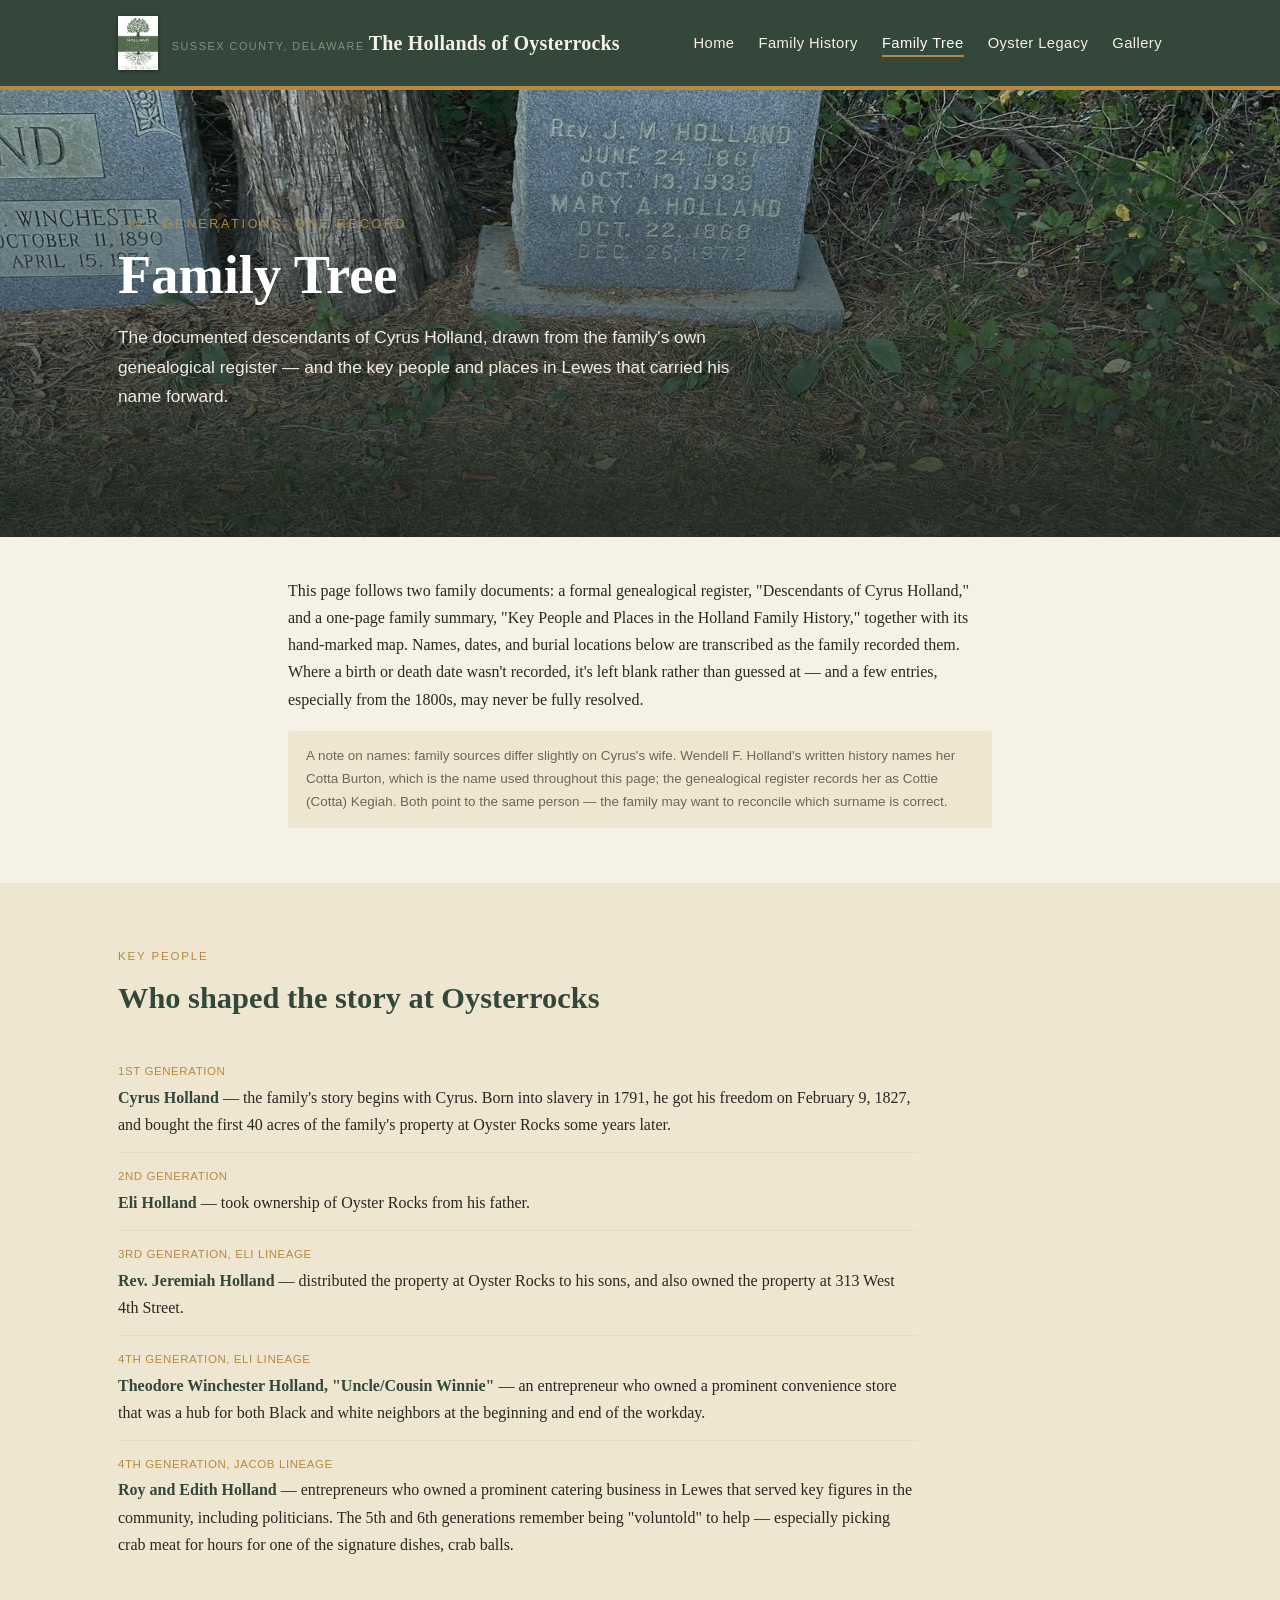
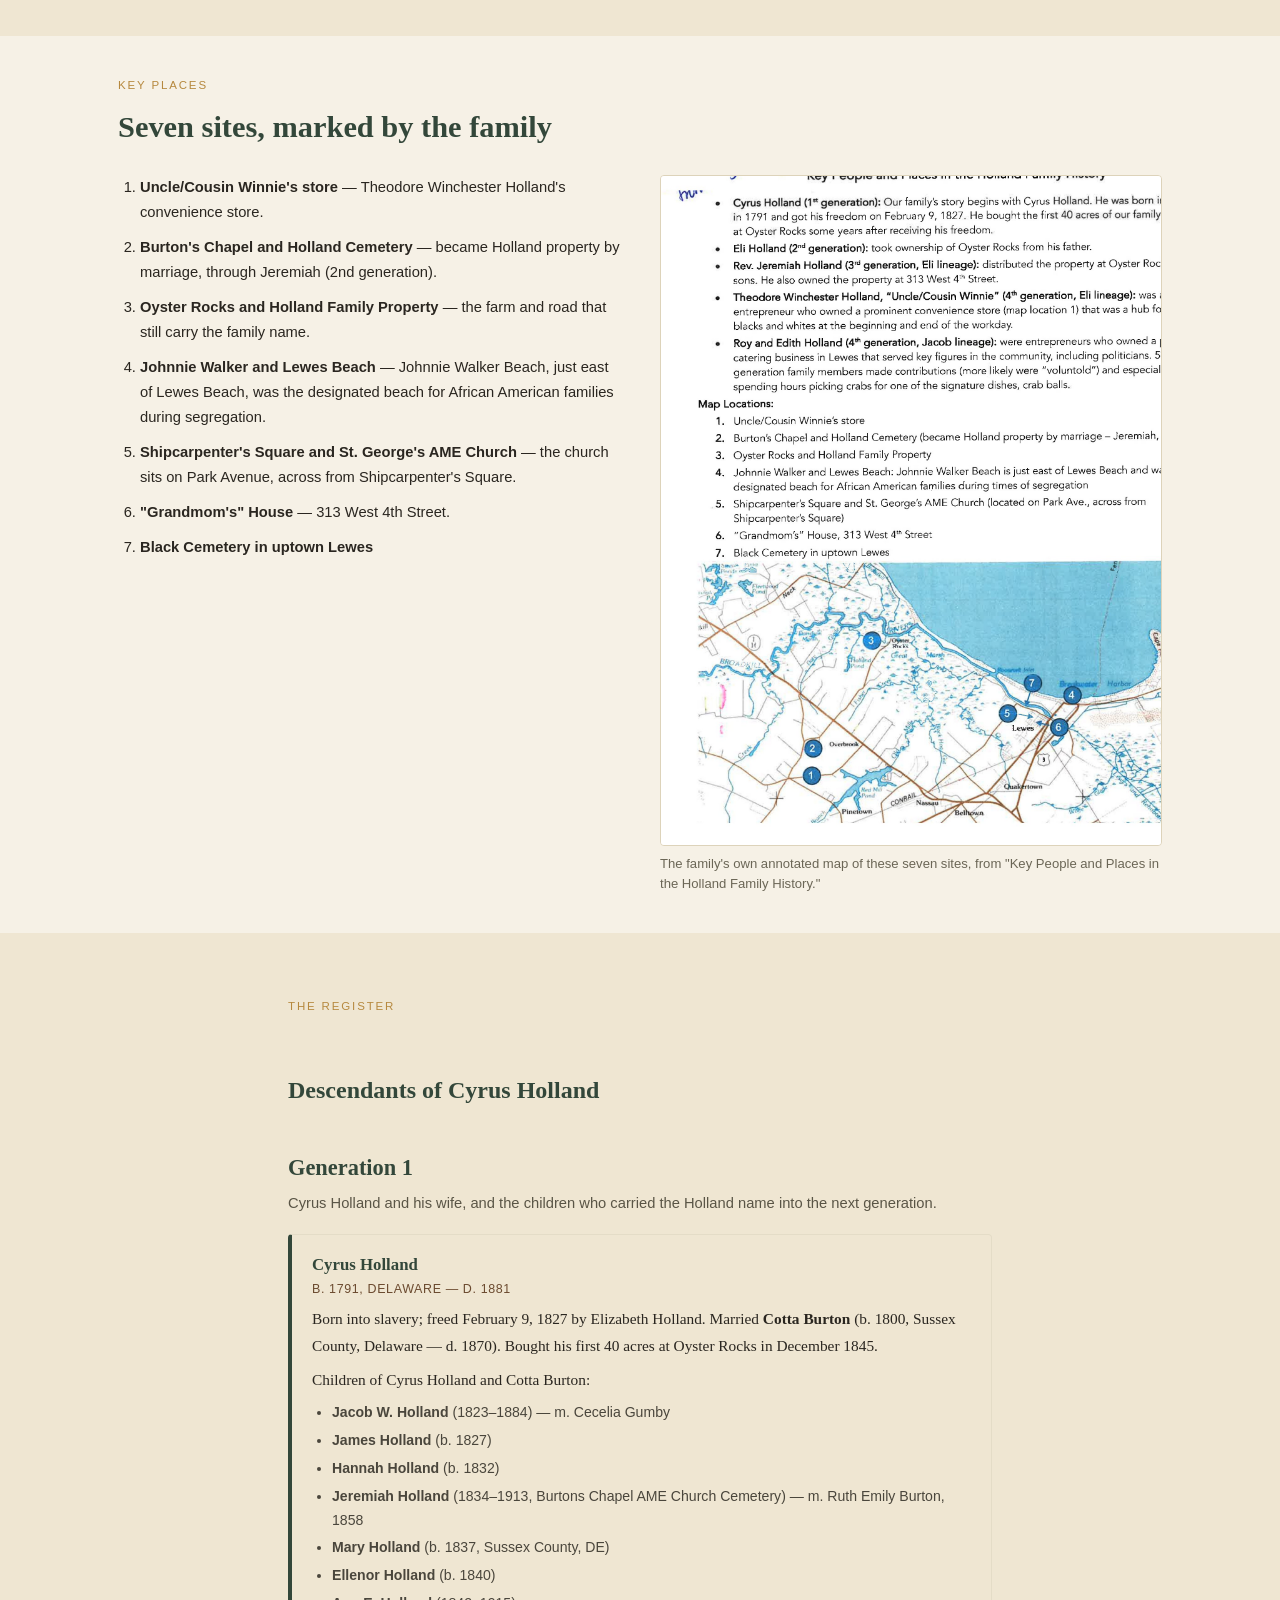
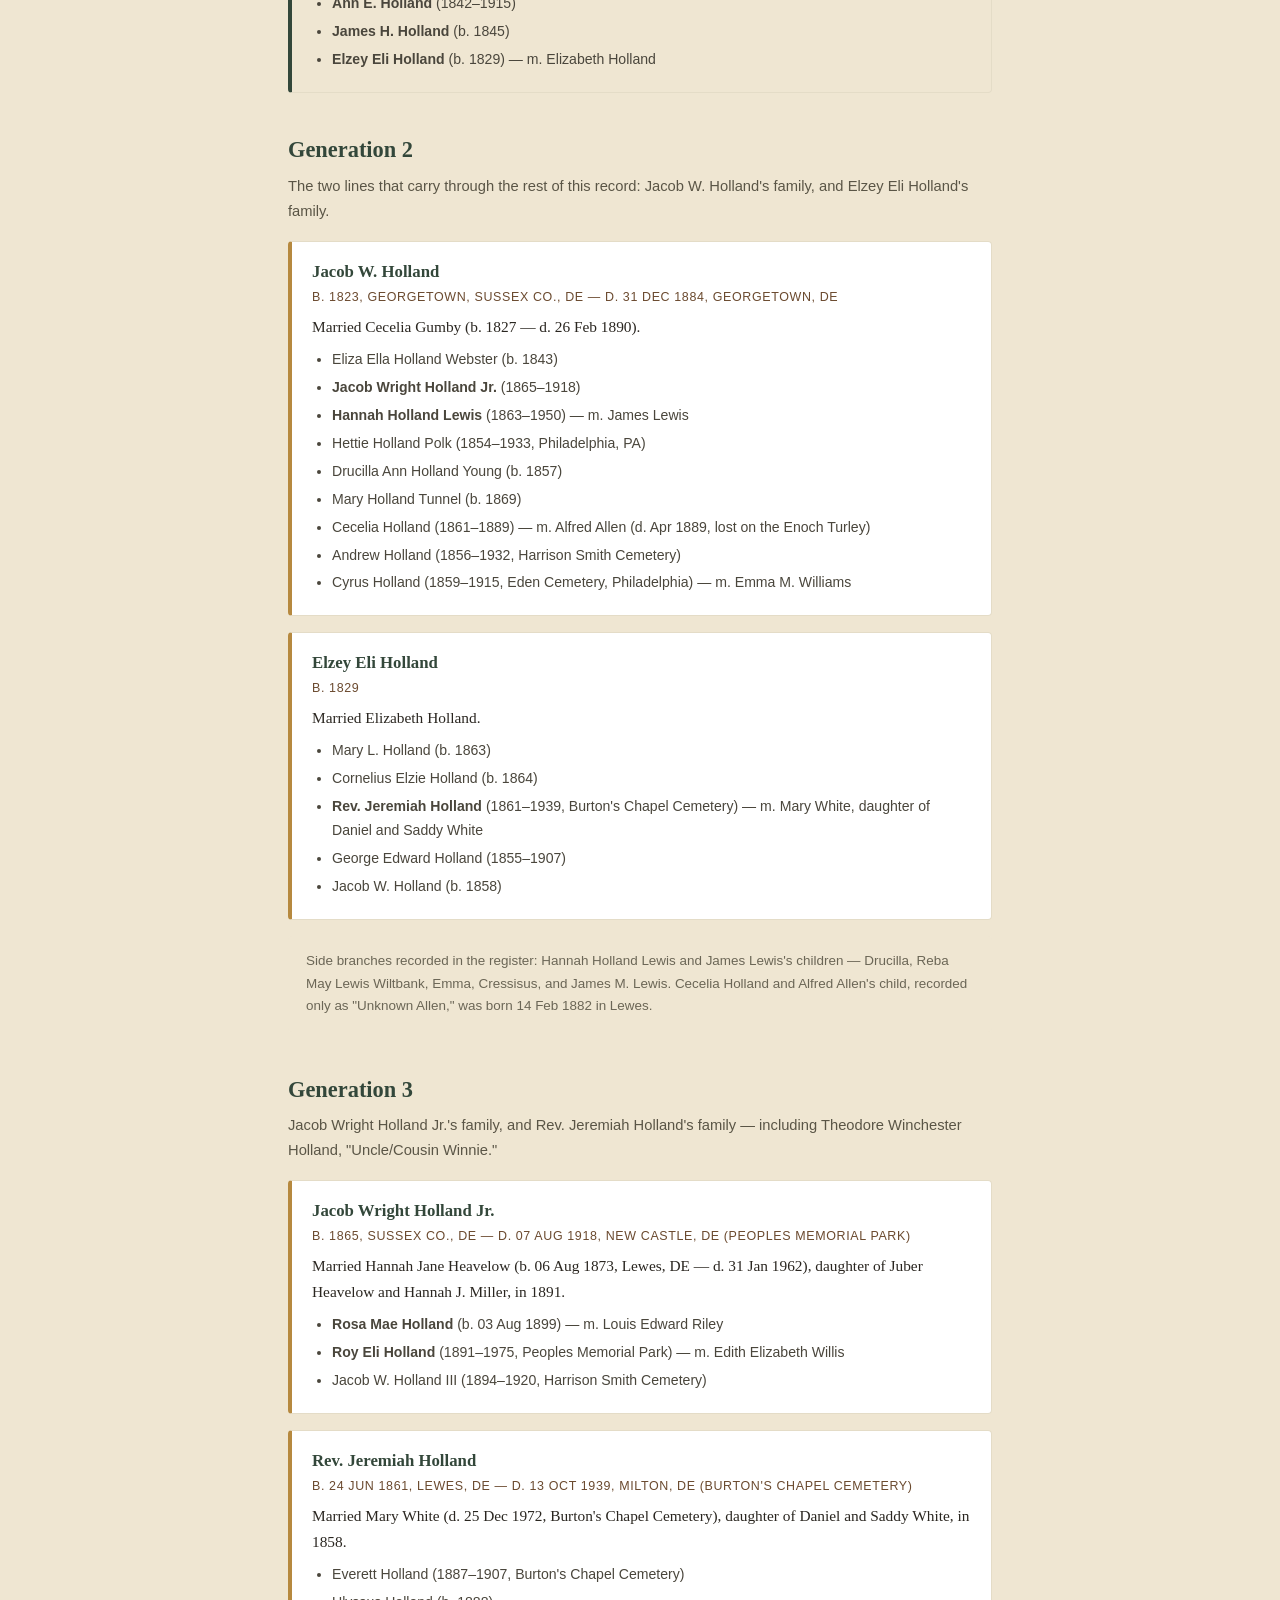
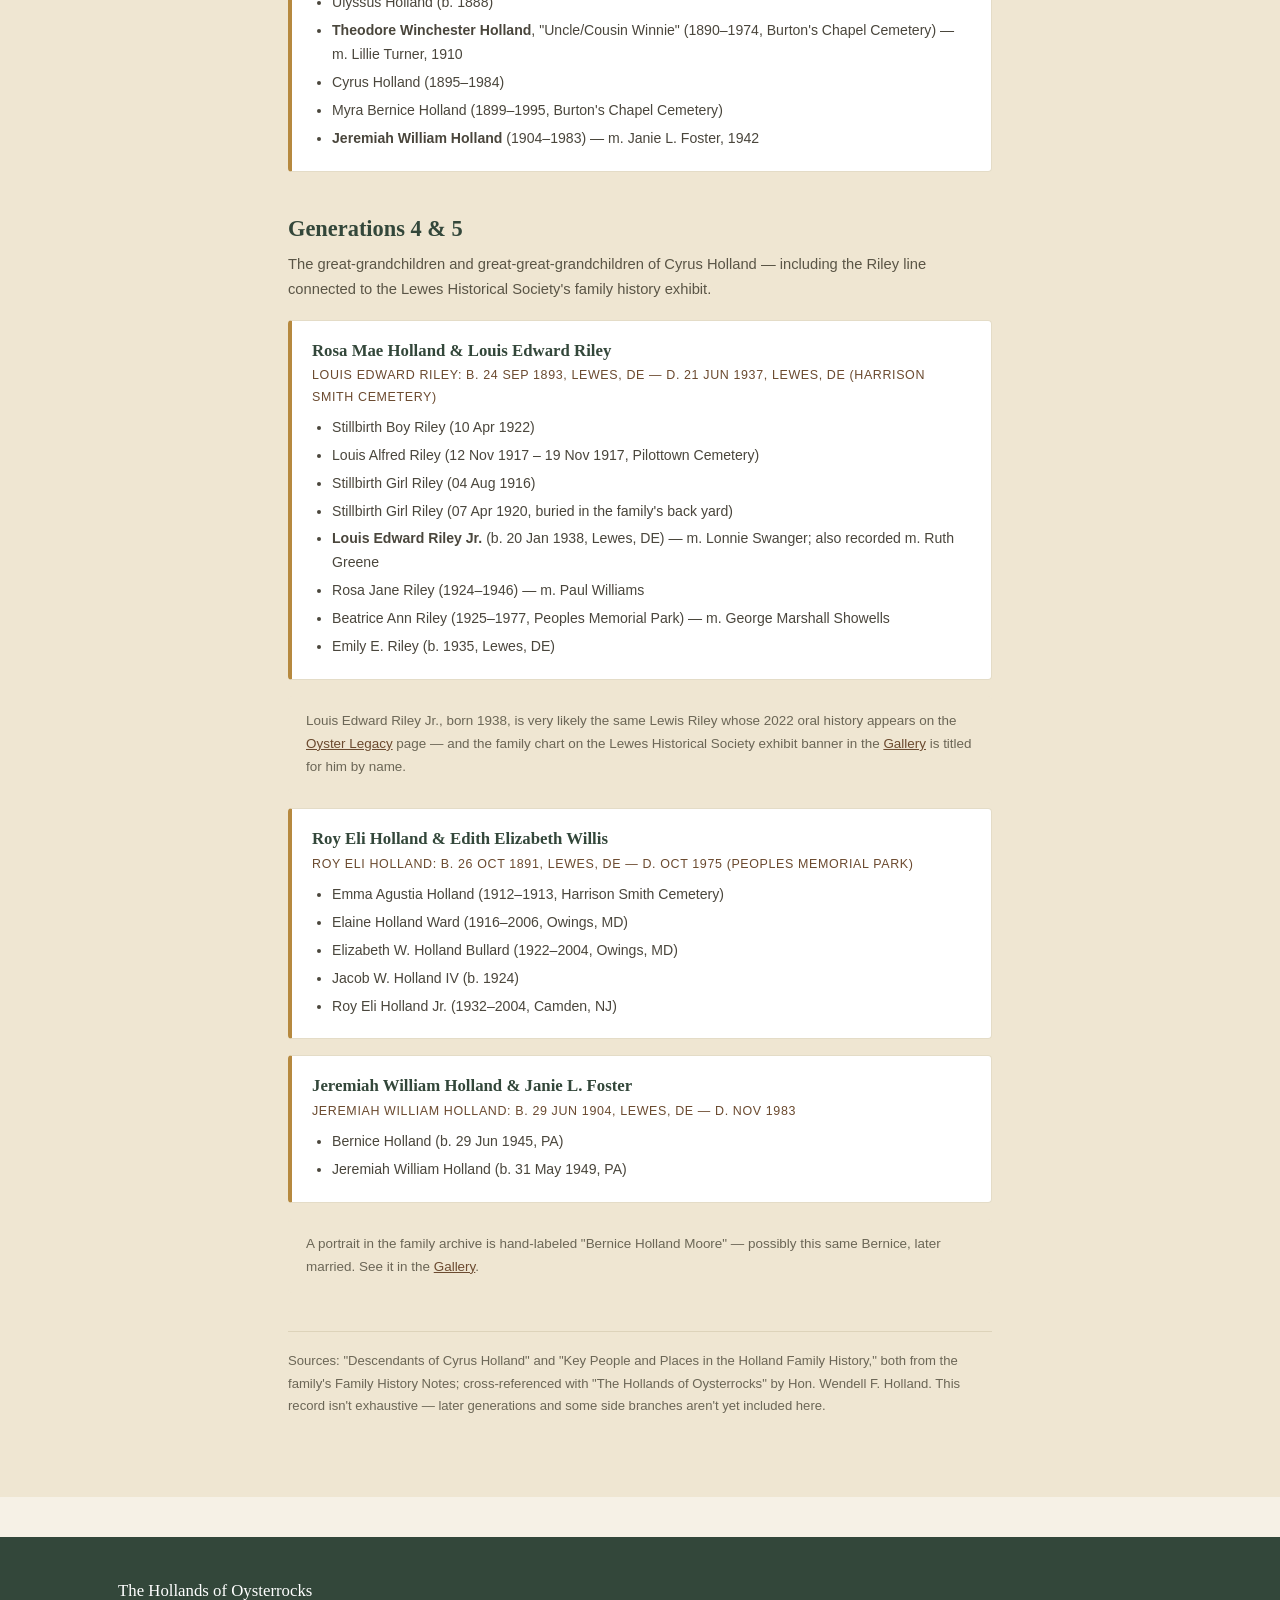
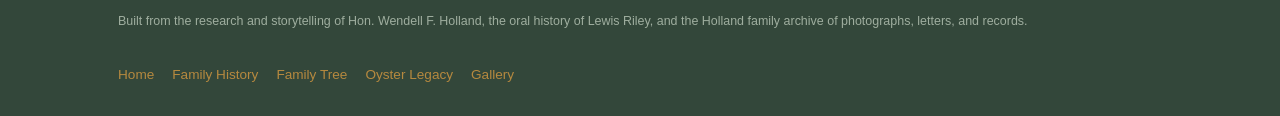
==== family-tree.html @ 8c59fcb1 "Add files via upload" ====
<!DOCTYPE html>
<html lang="en">
<head>
<meta charset="UTF-8">
<meta name="viewport" content="width=device-width, initial-scale=1.0">
<title>Family Tree — The Hollands of Oysterrocks</title>
<meta name="description" content="The documented descendants of Cyrus Holland across five generations, and the key people and places — Oyster Rocks, Burton's Chapel, Uncle Winnie's store — that shaped the Holland family's story in Lewes, Delaware.">
<link rel="stylesheet" href="style.css">
</head>
<body>

<header class="site-header">
  <div class="header-inner">
    <a class="brand" href="index.html">
      <img src="family-logo.jpg" alt="Holland family tree logo">
      <span class="brand-text">
        <span class="eyebrow">Sussex County, Delaware</span>
        <span class="title">The Hollands of Oysterrocks</span>
      </span>
    </a>
    <nav class="main-nav">
      <ul>
        <li><a href="index.html">Home</a></li>
        <li><a href="history.html">Family History</a></li>
        <li><a href="family-tree.html" class="active">Family Tree</a></li>
        <li><a href="oyster-legacy.html">Oyster Legacy</a></li>
        <li><a href="gallery.html">Gallery</a></li>
      </ul>
    </nav>
  </div>
</header>

<section class="hero page-hero" style="background-image: url('family-cemetery.jpg');">
  <div class="hero-content">
    <div class="eyebrow">Five Generations, One Record</div>
    <h1>Family Tree</h1>
    <p class="lede">The documented descendants of Cyrus Holland, drawn from the family's own genealogical register — and the key people and places in Lewes that carried his name forward.</p>
  </div>
</section>

<section class="tight">
  <div class="wrap prose">
    <p>This page follows two family documents: a formal genealogical register, "Descendants of Cyrus Holland," and a one-page family summary, "Key People and Places in the Holland Family History," together with its hand-marked map. Names, dates, and burial locations below are transcribed as the family recorded them. Where a birth or death date wasn't recorded, it's left blank rather than guessed at — and a few entries, especially from the 1800s, may never be fully resolved.</p>
    <p class="tree-note">A note on names: family sources differ slightly on Cyrus's wife. Wendell F. Holland's written history names her Cotta Burton, which is the name used throughout this page; the genealogical register records her as Cottie (Cotta) Kegiah. Both point to the same person — the family may want to reconcile which surname is correct.</p>
  </div>
</section>

<section class="alt">
  <div class="wrap">
    <p class="section-kicker">Key People</p>
    <h2 class="section-title">Who shaped the story at Oysterrocks</h2>
    <ul class="kp-list" style="margin-top: 24px; max-width: 800px;">
      <li>
        <span class="kp-tag">1st Generation</span>
        <span class="kp-name">Cyrus Holland</span> — the family's story begins with Cyrus. Born into slavery in 1791, he got his freedom on February 9, 1827, and bought the first 40 acres of the family's property at Oyster Rocks some years later.
      </li>
      <li>
        <span class="kp-tag">2nd Generation</span>
        <span class="kp-name">Eli Holland</span> — took ownership of Oyster Rocks from his father.
      </li>
      <li>
        <span class="kp-tag">3rd Generation, Eli lineage</span>
        <span class="kp-name">Rev. Jeremiah Holland</span> — distributed the property at Oyster Rocks to his sons, and also owned the property at 313 West 4th Street.
      </li>
      <li>
        <span class="kp-tag">4th Generation, Eli lineage</span>
        <span class="kp-name">Theodore Winchester Holland, "Uncle/Cousin Winnie"</span> — an entrepreneur who owned a prominent convenience store that was a hub for both Black and white neighbors at the beginning and end of the workday.
      </li>
      <li>
        <span class="kp-tag">4th Generation, Jacob lineage</span>
        <span class="kp-name">Roy and Edith Holland</span> — entrepreneurs who owned a prominent catering business in Lewes that served key figures in the community, including politicians. The 5th and 6th generations remember being "voluntold" to help — especially picking crab meat for hours for one of the signature dishes, crab balls.
      </li>
    </ul>
  </div>
</section>

<section class="tight">
  <div class="wrap">
    <p class="section-kicker">Key Places</p>
    <h2 class="section-title">Seven sites, marked by the family</h2>
    <div class="two-col" style="margin-top: 22px; align-items: start;">
      <ol class="place-list">
        <li><strong>Uncle/Cousin Winnie's store</strong> — Theodore Winchester Holland's convenience store.</li>
        <li><strong>Burton's Chapel and Holland Cemetery</strong> — became Holland property by marriage, through Jeremiah (2nd generation).</li>
        <li><strong>Oyster Rocks and Holland Family Property</strong> — the farm and road that still carry the family name.</li>
        <li><strong>Johnnie Walker and Lewes Beach</strong> — Johnnie Walker Beach, just east of Lewes Beach, was the designated beach for African American families during segregation.</li>
        <li><strong>Shipcarpenter's Square and St. George's AME Church</strong> — the church sits on Park Avenue, across from Shipcarpenter's Square.</li>
        <li><strong>"Grandmom's" House</strong> — 313 West 4th Street.</li>
        <li><strong>Black Cemetery in uptown Lewes</strong></li>
      </ol>
      <div class="figure" style="margin:0;">
        <img src="map-key-places.jpg" alt="Hand-marked map of key Holland family sites in Lewes, Delaware">
        <figcaption>The family's own annotated map of these seven sites, from "Key People and Places in the Holland Family History."</figcaption>
      </div>
    </div>
  </div>
</section>

<section class="alt">
  <div class="wrap prose">
    <p class="section-kicker">The Register</p>
    <h2 class="section-title" style="margin-bottom: 1em;">Descendants of Cyrus Holland</h2>

    <div class="tree-gen">
      <h2>Generation 1</h2>
      <p class="tree-gen-desc">Cyrus Holland and his wife, and the children who carried the Holland name into the next generation.</p>

      <div class="tree-person root">
        <div class="tp-name">Cyrus Holland</div>
        <div class="tp-dates">b. 1791, Delaware — d. 1881</div>
        <p class="tp-detail">Born into slavery; freed February 9, 1827 by Elizabeth Holland. Married <strong>Cotta Burton</strong> (b. 1800, Sussex County, Delaware — d. 1870). Bought his first 40 acres at Oyster Rocks in December 1845.</p>
        <p class="tp-detail" style="margin-bottom:0;">Children of Cyrus Holland and Cotta Burton:</p>
        <ul class="tp-children">
          <li><strong>Jacob W. Holland</strong> (1823–1884) — m. Cecelia Gumby</li>
          <li><strong>James Holland</strong> (b. 1827)</li>
          <li><strong>Hannah Holland</strong> (b. 1832)</li>
          <li><strong>Jeremiah Holland</strong> (1834–1913, Burtons Chapel AME Church Cemetery) — m. Ruth Emily Burton, 1858</li>
          <li><strong>Mary Holland</strong> (b. 1837, Sussex County, DE)</li>
          <li><strong>Ellenor Holland</strong> (b. 1840)</li>
          <li><strong>Ann E. Holland</strong> (1842–1915)</li>
          <li><strong>James H. Holland</strong> (b. 1845)</li>
          <li><strong>Elzey Eli Holland</strong> (b. 1829) — m. Elizabeth Holland</li>
        </ul>
      </div>
    </div>

    <div class="tree-gen">
      <h2>Generation 2</h2>
      <p class="tree-gen-desc">The two lines that carry through the rest of this record: Jacob W. Holland's family, and Elzey Eli Holland's family.</p>

      <div class="tree-person">
        <div class="tp-name">Jacob W. Holland</div>
        <div class="tp-dates">b. 1823, Georgetown, Sussex Co., DE — d. 31 Dec 1884, Georgetown, DE</div>
        <p class="tp-detail">Married Cecelia Gumby (b. 1827 — d. 26 Feb 1890).</p>
        <ul class="tp-children">
          <li>Eliza Ella Holland Webster (b. 1843)</li>
          <li><strong>Jacob Wright Holland Jr.</strong> (1865–1918)</li>
          <li><strong>Hannah Holland Lewis</strong> (1863–1950) — m. James Lewis</li>
          <li>Hettie Holland Polk (1854–1933, Philadelphia, PA)</li>
          <li>Drucilla Ann Holland Young (b. 1857)</li>
          <li>Mary Holland Tunnel (b. 1869)</li>
          <li>Cecelia Holland (1861–1889) — m. Alfred Allen (d. Apr 1889, lost on the Enoch Turley)</li>
          <li>Andrew Holland (1856–1932, Harrison Smith Cemetery)</li>
          <li>Cyrus Holland (1859–1915, Eden Cemetery, Philadelphia) — m. Emma M. Williams</li>
        </ul>
      </div>

      <div class="tree-person">
        <div class="tp-name">Elzey Eli Holland</div>
        <div class="tp-dates">b. 1829</div>
        <p class="tp-detail">Married Elizabeth Holland.</p>
        <ul class="tp-children">
          <li>Mary L. Holland (b. 1863)</li>
          <li>Cornelius Elzie Holland (b. 1864)</li>
          <li><strong>Rev. Jeremiah Holland</strong> (1861–1939, Burton's Chapel Cemetery) — m. Mary White, daughter of Daniel and Saddy White</li>
          <li>George Edward Holland (1855–1907)</li>
          <li>Jacob W. Holland (b. 1858)</li>
        </ul>
      </div>

      <p class="tree-note">Side branches recorded in the register: Hannah Holland Lewis and James Lewis's children — Drucilla, Reba May Lewis Wiltbank, Emma, Cressisus, and James M. Lewis. Cecelia Holland and Alfred Allen's child, recorded only as "Unknown Allen," was born 14 Feb 1882 in Lewes.</p>
    </div>

    <div class="tree-gen">
      <h2>Generation 3</h2>
      <p class="tree-gen-desc">Jacob Wright Holland Jr.'s family, and Rev. Jeremiah Holland's family — including Theodore Winchester Holland, "Uncle/Cousin Winnie."</p>

      <div class="tree-person">
        <div class="tp-name">Jacob Wright Holland Jr.</div>
        <div class="tp-dates">b. 1865, Sussex Co., DE — d. 07 Aug 1918, New Castle, DE (Peoples Memorial Park)</div>
        <p class="tp-detail">Married Hannah Jane Heavelow (b. 06 Aug 1873, Lewes, DE — d. 31 Jan 1962), daughter of Juber Heavelow and Hannah J. Miller, in 1891.</p>
        <ul class="tp-children">
          <li><strong>Rosa Mae Holland</strong> (b. 03 Aug 1899) — m. Louis Edward Riley</li>
          <li><strong>Roy Eli Holland</strong> (1891–1975, Peoples Memorial Park) — m. Edith Elizabeth Willis</li>
          <li>Jacob W. Holland III (1894–1920, Harrison Smith Cemetery)</li>
        </ul>
      </div>

      <div class="tree-person">
        <div class="tp-name">Rev. Jeremiah Holland</div>
        <div class="tp-dates">b. 24 Jun 1861, Lewes, DE — d. 13 Oct 1939, Milton, DE (Burton's Chapel Cemetery)</div>
        <p class="tp-detail">Married Mary White (d. 25 Dec 1972, Burton's Chapel Cemetery), daughter of Daniel and Saddy White, in 1858.</p>
        <ul class="tp-children">
          <li>Everett Holland (1887–1907, Burton's Chapel Cemetery)</li>
          <li>Ulyssus Holland (b. 1888)</li>
          <li><strong>Theodore Winchester Holland</strong>, "Uncle/Cousin Winnie" (1890–1974, Burton's Chapel Cemetery) — m. Lillie Turner, 1910</li>
          <li>Cyrus Holland (1895–1984)</li>
          <li>Myra Bernice Holland (1899–1995, Burton's Chapel Cemetery)</li>
          <li><strong>Jeremiah William Holland</strong> (1904–1983) — m. Janie L. Foster, 1942</li>
        </ul>
      </div>
    </div>

    <div class="tree-gen">
      <h2>Generations 4 &amp; 5</h2>
      <p class="tree-gen-desc">The great-grandchildren and great-great-grandchildren of Cyrus Holland — including the Riley line connected to the Lewes Historical Society's family history exhibit.</p>

      <div class="tree-person">
        <div class="tp-name">Rosa Mae Holland &amp; Louis Edward Riley</div>
        <div class="tp-dates">Louis Edward Riley: b. 24 Sep 1893, Lewes, DE — d. 21 Jun 1937, Lewes, DE (Harrison Smith Cemetery)</div>
        <ul class="tp-children">
          <li>Stillbirth Boy Riley (10 Apr 1922)</li>
          <li>Louis Alfred Riley (12 Nov 1917 – 19 Nov 1917, Pilottown Cemetery)</li>
          <li>Stillbirth Girl Riley (04 Aug 1916)</li>
          <li>Stillbirth Girl Riley (07 Apr 1920, buried in the family's back yard)</li>
          <li><strong>Louis Edward Riley Jr.</strong> (b. 20 Jan 1938, Lewes, DE) — m. Lonnie Swanger; also recorded m. Ruth Greene</li>
          <li>Rosa Jane Riley (1924–1946) — m. Paul Williams</li>
          <li>Beatrice Ann Riley (1925–1977, Peoples Memorial Park) — m. George Marshall Showells</li>
          <li>Emily E. Riley (b. 1935, Lewes, DE)</li>
        </ul>
      </div>

      <p class="tree-note">Louis Edward Riley Jr., born 1938, is very likely the same Lewis Riley whose 2022 oral history appears on the <a href="oyster-legacy.html">Oyster Legacy</a> page — and the family chart on the Lewes Historical Society exhibit banner in the <a href="gallery.html">Gallery</a> is titled for him by name.</p>

      <div class="tree-person">
        <div class="tp-name">Roy Eli Holland &amp; Edith Elizabeth Willis</div>
        <div class="tp-dates">Roy Eli Holland: b. 26 Oct 1891, Lewes, DE — d. Oct 1975 (Peoples Memorial Park)</div>
        <ul class="tp-children">
          <li>Emma Agustia Holland (1912–1913, Harrison Smith Cemetery)</li>
          <li>Elaine Holland Ward (1916–2006, Owings, MD)</li>
          <li>Elizabeth W. Holland Bullard (1922–2004, Owings, MD)</li>
          <li>Jacob W. Holland IV (b. 1924)</li>
          <li>Roy Eli Holland Jr. (1932–2004, Camden, NJ)</li>
        </ul>
      </div>

      <div class="tree-person">
        <div class="tp-name">Jeremiah William Holland &amp; Janie L. Foster</div>
        <div class="tp-dates">Jeremiah William Holland: b. 29 Jun 1904, Lewes, DE — d. Nov 1983</div>
        <ul class="tp-children">
          <li>Bernice Holland (b. 29 Jun 1945, PA)</li>
          <li>Jeremiah William Holland (b. 31 May 1949, PA)</li>
        </ul>
      </div>

      <p class="tree-note">A portrait in the family archive is hand-labeled "Bernice Holland Moore" — possibly this same Bernice, later married. See it in the <a href="gallery.html">Gallery</a>.</p>
    </div>

    <p class="source-note">Sources: "Descendants of Cyrus Holland" and "Key People and Places in the Holland Family History," both from the family's Family History Notes; cross-referenced with "The Hollands of Oysterrocks" by Hon. Wendell F. Holland. This record isn't exhaustive — later generations and some side branches aren't yet included here.</p>

  </div>
</section>

<footer class="site-footer">
  <div class="wrap">
    <div>
      <div class="title" style="font-family: var(--serif); font-size:1.05rem; color:#fff; margin-bottom:6px;">The Hollands of Oysterrocks</div>
      <p class="foot-tag">Built from the research and storytelling of Hon. Wendell F. Holland, the oral history of Lewis Riley, and the Holland family archive of photographs, letters, and records.</p>
    </div>
    <ul class="foot-nav">
      <li><a href="index.html">Home</a></li>
      <li><a href="history.html">Family History</a></li>
      <li><a href="family-tree.html">Family Tree</a></li>
      <li><a href="oyster-legacy.html">Oyster Legacy</a></li>
      <li><a href="gallery.html">Gallery</a></li>
    </ul>
  </div>
</footer>

</body>
</html>
---- style.css ----
/* ===================================================
   The Hollands of Oysterrocks — 200 Years of Freedom
   Shared stylesheet
=================================================== */

:root {
  --deep-green: #33473a;
  --mid-green: #4c6a55;
  --sage: #7c9483;
  --cream: #f6f1e6;
  --parchment: #efe6d2;
  --gold: #b6893f;
  --ink: #2a2620;
  --brown: #6b4a2f;
  --max-width: 1100px;
  --serif: "Iowan Old Style", "Palatino Linotype", Palatino, "Book Antiqua", Georgia, serif;
  --sans: "Avenir Next", "Segoe UI", Helvetica, Arial, sans-serif;
}

* { box-sizing: border-box; }

html { scroll-behavior: smooth; }

body {
  margin: 0;
  font-family: var(--serif);
  color: var(--ink);
  background: var(--cream);
  line-height: 1.7;
}

img { max-width: 100%; display: block; }

a { color: var(--brown); }
a:hover { color: var(--gold); }

.wrap {
  max-width: var(--max-width);
  margin: 0 auto;
  padding: 0 28px;
}

/* ---------------- Header / Nav ---------------- */

header.site-header {
  background: var(--deep-green);
  color: var(--cream);
  border-bottom: 4px solid var(--gold);
}

.header-inner {
  max-width: var(--max-width);
  margin: 0 auto;
  padding: 16px 28px;
  display: flex;
  align-items: center;
  justify-content: space-between;
  flex-wrap: wrap;
  gap: 12px;
}

.brand {
  display: flex;
  align-items: center;
  gap: 14px;
  text-decoration: none;
  color: var(--cream);
}

.brand img {
  height: 54px;
  width: auto;
  filter: drop-shadow(0 1px 2px rgba(0,0,0,0.4));
}

.brand-text .eyebrow {
  font-family: var(--sans);
  letter-spacing: 0.14em;
  text-transform: uppercase;
  font-size: 0.68rem;
  color: var(--sage);
}

.brand-text .title {
  font-size: 1.25rem;
  font-weight: 700;
  letter-spacing: 0.01em;
}

nav.main-nav ul {
  list-style: none;
  display: flex;
  gap: 24px;
  margin: 0;
  padding: 0;
  font-family: var(--sans);
}

nav.main-nav a {
  color: var(--cream);
  text-decoration: none;
  font-size: 0.92rem;
  letter-spacing: 0.03em;
  padding-bottom: 4px;
  border-bottom: 2px solid transparent;
  transition: border-color 0.2s ease, color 0.2s ease;
}

nav.main-nav a:hover,
nav.main-nav a.active {
  border-color: var(--gold);
  color: #fff;
}

/* ---------------- Hero ---------------- */

.hero {
  position: relative;
  color: #fff;
  display: flex;
  align-items: flex-end;
  min-height: 62vh;
  background-size: cover;
  background-position: center;
}

.hero::after {
  content: "";
  position: absolute;
  inset: 0;
  background: linear-gradient(180deg, rgba(30,40,32,0.25) 0%, rgba(24,32,26,0.86) 92%);
}

.hero-content {
  position: relative;
  z-index: 1;
  padding: 60px 28px 44px;
  max-width: var(--max-width);
  margin: 0 auto;
  width: 100%;
}

.hero .eyebrow {
  font-family: var(--sans);
  text-transform: uppercase;
  letter-spacing: 0.22em;
  font-size: 0.78rem;
  color: var(--gold);
  margin-bottom: 10px;
}

.hero h1 {
  font-size: clamp(2rem, 5vw, 3.4rem);
  margin: 0 0 14px;
  line-height: 1.12;
}

.hero p.lede {
  font-family: var(--sans);
  max-width: 640px;
  font-size: 1.08rem;
  color: #f1ece0;
}

/* Smaller page header (non-homepage) */
.page-hero {
  min-height: 40vh;
}

/* ---------------- Sections ---------------- */

section {
  padding: 64px 0;
}

section.tight { padding: 40px 0; }

section.alt {
  background: var(--parchment);
}

h2.section-title {
  font-size: 1.9rem;
  color: var(--deep-green);
  margin: 0 0 8px;
}

p.section-kicker {
  font-family: var(--sans);
  text-transform: uppercase;
  letter-spacing: 0.16em;
  font-size: 0.72rem;
  color: var(--gold);
  margin: 0 0 6px;
}

.lede-block {
  max-width: 720px;
}

/* ---------------- Holland Day callout ---------------- */

.callout {
  background: var(--deep-green);
  color: var(--cream);
  border-radius: 6px;
  padding: 36px 40px;
  display: flex;
  flex-wrap: wrap;
  gap: 28px;
  align-items: center;
  justify-content: space-between;
}

.callout .callout-date {
  font-family: var(--sans);
  font-size: 0.78rem;
  letter-spacing: 0.16em;
  text-transform: uppercase;
  color: var(--gold);
  margin-bottom: 6px;
}

.callout h3 {
  margin: 0 0 6px;
  font-size: 1.5rem;
}

.callout p {
  margin: 0;
  max-width: 520px;
  font-family: var(--sans);
  font-size: 0.95rem;
  color: #ece7d9;
}

.callout .badge {
  background: var(--gold);
  color: var(--deep-green);
  font-family: var(--sans);
  font-weight: 700;
  padding: 14px 20px;
  border-radius: 4px;
  text-align: center;
  min-width: 150px;
}

.callout .badge .num {
  display: block;
  font-size: 1.7rem;
  line-height: 1;
}

.callout .badge .cap {
  display: block;
  font-size: 0.68rem;
  letter-spacing: 0.08em;
  text-transform: uppercase;
  margin-top: 4px;
}

/* ---------------- Card grid (homepage nav cards) ---------------- */

.card-grid {
  display: grid;
  grid-template-columns: repeat(3, 1fr);
  gap: 26px;
}

@media (max-width: 820px) {
  .card-grid { grid-template-columns: 1fr; }
}

.card {
  background: #fff;
  border: 1px solid #e4dcc7;
  border-radius: 6px;
  overflow: hidden;
  text-decoration: none;
  color: var(--ink);
  display: flex;
  flex-direction: column;
  transition: transform 0.18s ease, box-shadow 0.18s ease;
}

.card:hover {
  transform: translateY(-4px);
  box-shadow: 0 10px 24px rgba(51,71,58,0.18);
}

.card .card-img {
  height: 190px;
  overflow: hidden;
}

.card .card-img img {
  width: 100%;
  height: 100%;
  object-fit: cover;
}

.card .card-body {
  padding: 20px 22px 24px;
  flex: 1;
  display: flex;
  flex-direction: column;
}

.card .card-kicker {
  font-family: var(--sans);
  text-transform: uppercase;
  font-size: 0.68rem;
  letter-spacing: 0.14em;
  color: var(--gold);
  margin-bottom: 6px;
}

.card h3 {
  margin: 0 0 8px;
  font-size: 1.28rem;
  color: var(--deep-green);
}

.card p {
  font-family: var(--sans);
  font-size: 0.92rem;
  color: #4a463c;
  margin: 0 0 14px;
}

.card .card-link {
  margin-top: auto;
  font-family: var(--sans);
  font-size: 0.82rem;
  font-weight: 700;
  text-transform: uppercase;
  letter-spacing: 0.06em;
  color: var(--brown);
}

/* ---------------- Timeline ---------------- */

.timeline {
  position: relative;
  margin: 30px 0;
  padding-left: 26px;
  border-left: 3px solid var(--sage);
}

.timeline-item {
  position: relative;
  margin-bottom: 34px;
}

.timeline-item:last-child { margin-bottom: 0; }

.timeline-item::before {
  content: "";
  position: absolute;
  left: -33px;
  top: 5px;
  width: 14px;
  height: 14px;
  border-radius: 50%;
  background: var(--gold);
  border: 3px solid var(--cream);
  box-shadow: 0 0 0 2px var(--deep-green);
}

.timeline-item.milestone::before {
  width: 18px;
  height: 18px;
  left: -35px;
  background: var(--deep-green);
}

.timeline-year {
  font-family: var(--sans);
  font-weight: 700;
  color: var(--deep-green);
  letter-spacing: 0.03em;
  font-size: 0.95rem;
  margin-bottom: 2px;
}

.timeline-item h4 {
  margin: 0 0 6px;
  font-size: 1.12rem;
}

.timeline-item p {
  margin: 0;
  font-size: 0.98rem;
  color: #3a362d;
}

/* ---------------- Prose / article ---------------- */

.prose {
  max-width: 760px;
}

.prose h2 {
  color: var(--deep-green);
  margin-top: 2.2em;
  font-size: 1.5rem;
}

.prose h2:first-child { margin-top: 0; }

.prose p { margin: 0 0 1.15em; }

blockquote.pull {
  font-family: var(--serif);
  font-style: italic;
  font-size: 1.25rem;
  color: var(--deep-green);
  border-left: 4px solid var(--gold);
  margin: 1.8em 0;
  padding: 6px 0 6px 24px;
}

blockquote.pull cite {
  display: block;
  font-family: var(--sans);
  font-style: normal;
  font-size: 0.78rem;
  text-transform: uppercase;
  letter-spacing: 0.1em;
  color: var(--brown);
  margin-top: 8px;
}

.figure {
  margin: 2em 0;
}

.figure img {
  border-radius: 4px;
  border: 1px solid #ddd3ba;
}

.figure figcaption {
  font-family: var(--sans);
  font-size: 0.82rem;
  color: #6b6656;
  margin-top: 8px;
  line-height: 1.5;
}

.figure.float-right {
  float: right;
  width: 320px;
  margin-left: 32px;
}

.figure.float-left {
  float: left;
  width: 320px;
  margin-right: 32px;
}

@media (max-width: 720px) {
  .figure.float-right, .figure.float-left {
    float: none;
    width: 100%;
    margin-left: 0;
    margin-right: 0;
  }
}

.two-col {
  display: grid;
  grid-template-columns: 1fr 1fr;
  gap: 40px;
  align-items: start;
}

@media (max-width: 780px) {
  .two-col { grid-template-columns: 1fr; }
}

/* ---------------- Fact strip ---------------- */

.fact-strip {
  display: grid;
  grid-template-columns: repeat(4, 1fr);
  gap: 20px;
  text-align: center;
}

@media (max-width: 780px) {
  .fact-strip { grid-template-columns: repeat(2, 1fr); }
}

.fact {
  background: #fff;
  border: 1px solid #e4dcc7;
  border-radius: 6px;
  padding: 22px 14px;
}

.fact .fact-num {
  font-family: var(--sans);
  font-weight: 800;
  color: var(--deep-green);
  font-size: 1.6rem;
}

.fact .fact-label {
  font-family: var(--sans);
  font-size: 0.76rem;
  text-transform: uppercase;
  letter-spacing: 0.06em;
  color: #6b6656;
  margin-top: 4px;
}

/* ---------------- Gallery ---------------- */

.gallery-group { margin-bottom: 56px; }

.gallery-group h2 {
  color: var(--deep-green);
  font-size: 1.5rem;
  margin-bottom: 4px;
}

.gallery-group .group-desc {
  font-family: var(--sans);
  color: #5a5546;
  font-size: 0.94rem;
  max-width: 640px;
  margin-bottom: 22px;
}

.gallery-grid {
  display: grid;
  grid-template-columns: repeat(3, 1fr);
  gap: 20px;
}

@media (max-width: 820px) {
  .gallery-grid { grid-template-columns: repeat(2, 1fr); }
}

@media (max-width: 520px) {
  .gallery-grid { grid-template-columns: 1fr; }
}

.gallery-item {
  background: #fff;
  border: 1px solid #e4dcc7;
  border-radius: 6px;
  overflow: hidden;
}

.gallery-item .gimg {
  aspect-ratio: 4 / 3;
  overflow: hidden;
}

.gallery-item .gimg img {
  width: 100%;
  height: 100%;
  object-fit: cover;
}

.gallery-item .gcap {
  padding: 12px 14px 16px;
  font-family: var(--sans);
}

.gallery-item .gcap .gtitle {
  font-weight: 700;
  font-size: 0.92rem;
  color: var(--deep-green);
  margin-bottom: 3px;
}

.gallery-item .gcap .gdesc {
  font-size: 0.82rem;
  color: #5a5546;
  line-height: 1.5;
}

/* ---------------- Family tree / genealogical register ---------------- */

.tree-gen {
  margin: 2.4em 0;
}

.tree-gen h2 {
  color: var(--deep-green);
  font-size: 1.4rem;
  margin-bottom: 4px;
}

.tree-gen .tree-gen-desc {
  font-family: var(--sans);
  color: #5a5546;
  font-size: 0.92rem;
  margin: 0 0 1.2em;
  max-width: 700px;
}

.tree-person {
  background: #fff;
  border: 1px solid #e4dcc7;
  border-left: 4px solid var(--gold);
  border-radius: 4px;
  padding: 16px 20px;
  margin-bottom: 16px;
}

.tree-person.root {
  border-left-color: var(--deep-green);
  background: var(--parchment);
}

.tree-person .tp-name {
  font-weight: 700;
  color: var(--deep-green);
  font-size: 1.05rem;
}

.tree-person .tp-dates {
  font-family: var(--sans);
  font-size: 0.78rem;
  text-transform: uppercase;
  letter-spacing: 0.05em;
  color: var(--brown);
  margin-bottom: 6px;
}

.tree-person .tp-detail {
  font-size: 0.96rem;
  margin: 0 0 8px;
}

.tree-person .tp-children {
  font-family: var(--sans);
  font-size: 0.88rem;
  color: #4a463c;
  margin: 8px 0 0;
  padding-left: 20px;
}

.tree-person .tp-children li {
  margin-bottom: 4px;
}

.tree-note {
  font-family: var(--sans);
  font-size: 0.84rem;
  color: #6b6656;
  background: var(--parchment);
  border-radius: 4px;
  padding: 14px 18px;
  margin: 1.6em 0;
}

/* ---------------- Key People & Places ---------------- */

.kp-list {
  list-style: none;
  padding: 0;
  margin: 0;
}

.kp-list li {
  padding: 14px 0;
  border-bottom: 1px solid #e4dcc7;
}

.kp-list li:last-child { border-bottom: none; }

.kp-list .kp-name {
  font-weight: 700;
  color: var(--deep-green);
}

.kp-list .kp-tag {
  font-family: var(--sans);
  font-size: 0.72rem;
  text-transform: uppercase;
  letter-spacing: 0.05em;
  color: var(--gold);
  display: block;
  margin-bottom: 2px;
}

.place-list {
  font-family: var(--sans);
  font-size: 0.92rem;
  padding-left: 22px;
  margin: 0;
}

.place-list li { margin-bottom: 10px; }

/* ---------------- Sources / footer note ---------------- */

.source-note {
  font-family: var(--sans);
  font-size: 0.82rem;
  color: #6b6656;
  border-top: 1px solid #ddd3ba;
  margin-top: 3em;
  padding-top: 1.4em;
}

/* ---------------- Footer ---------------- */

footer.site-footer {
  background: var(--deep-green);
  color: #cfd8cf;
  padding: 40px 0 30px;
  margin-top: 40px;
}

footer.site-footer .wrap {
  display: flex;
  justify-content: space-between;
  flex-wrap: wrap;
  gap: 18px;
  font-family: var(--sans);
  font-size: 0.85rem;
}

footer.site-footer a { color: var(--gold); text-decoration: none; }

footer .foot-nav {
  list-style: none;
  display: flex;
  gap: 18px;
  padding: 0;
  margin: 0;
}

footer .foot-tag {
  color: #9fae9f;
  font-size: 0.78rem;
  margin-top: 4px;
}
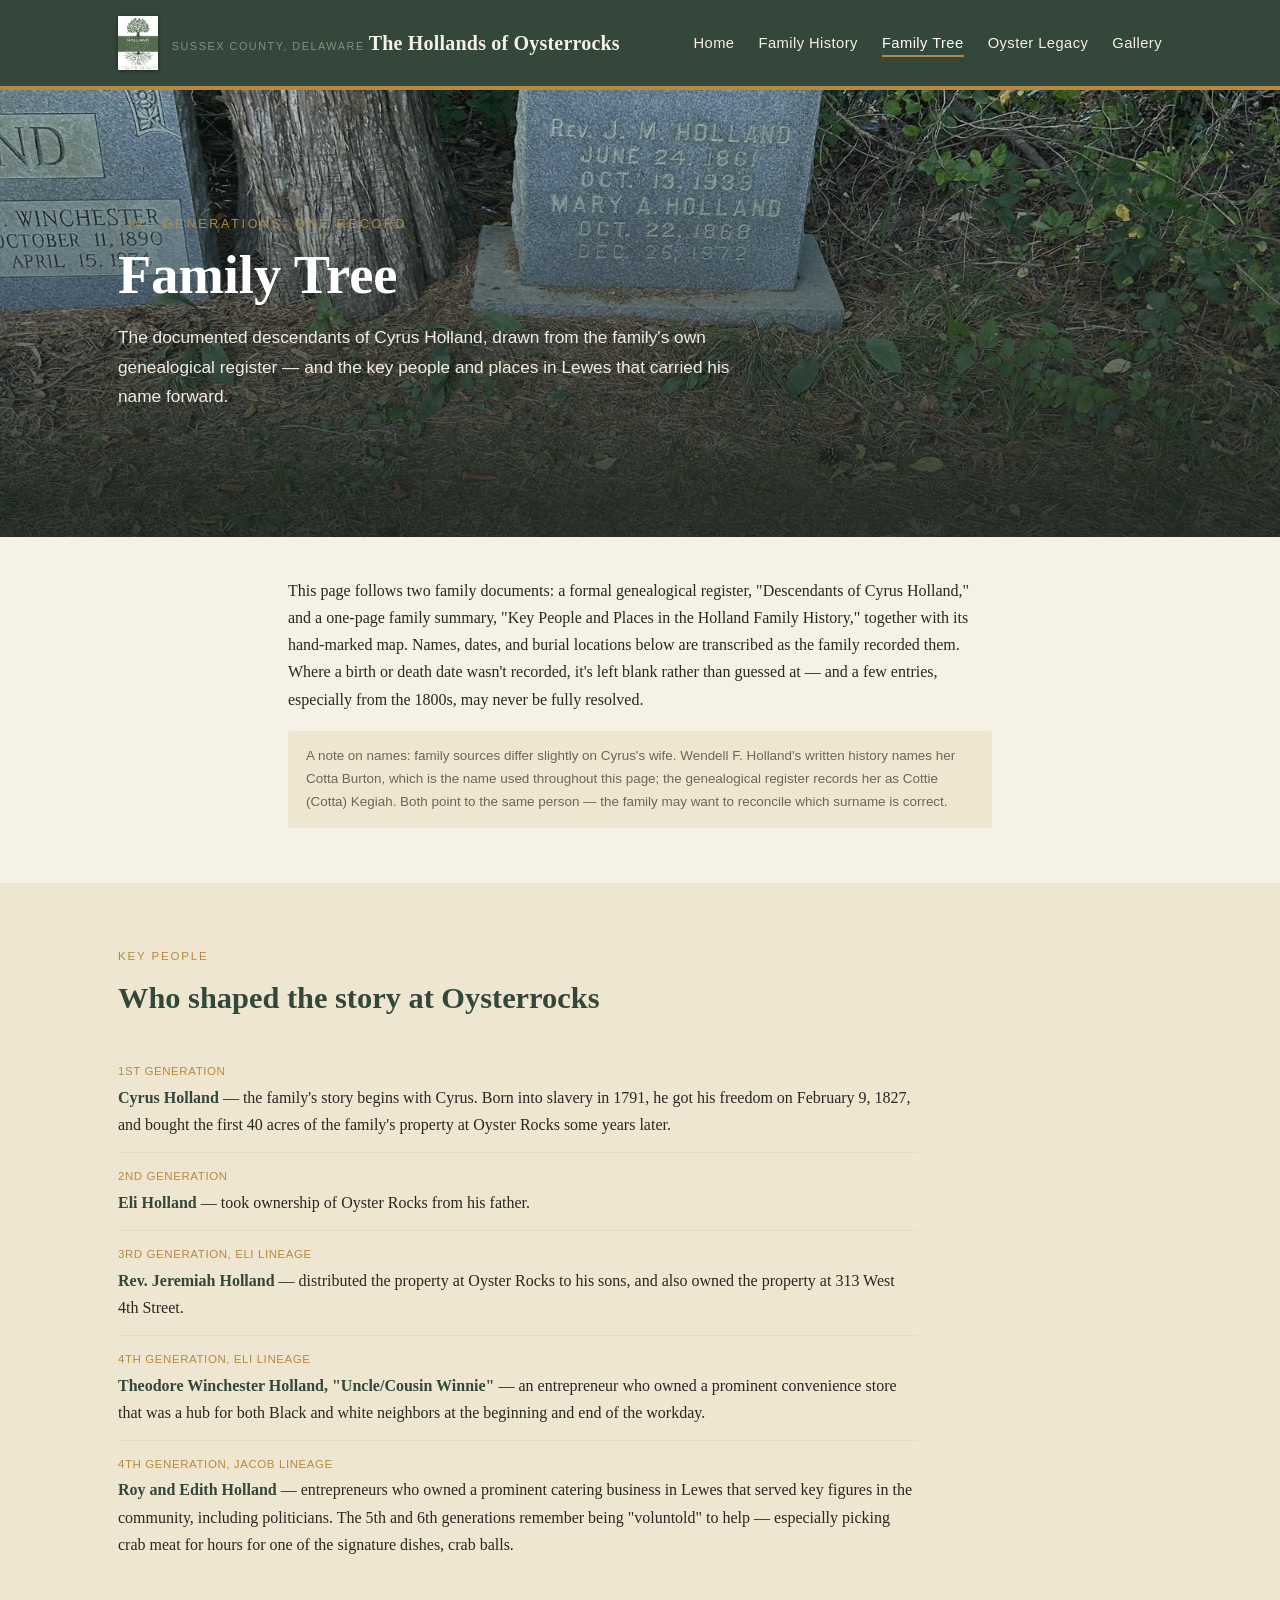
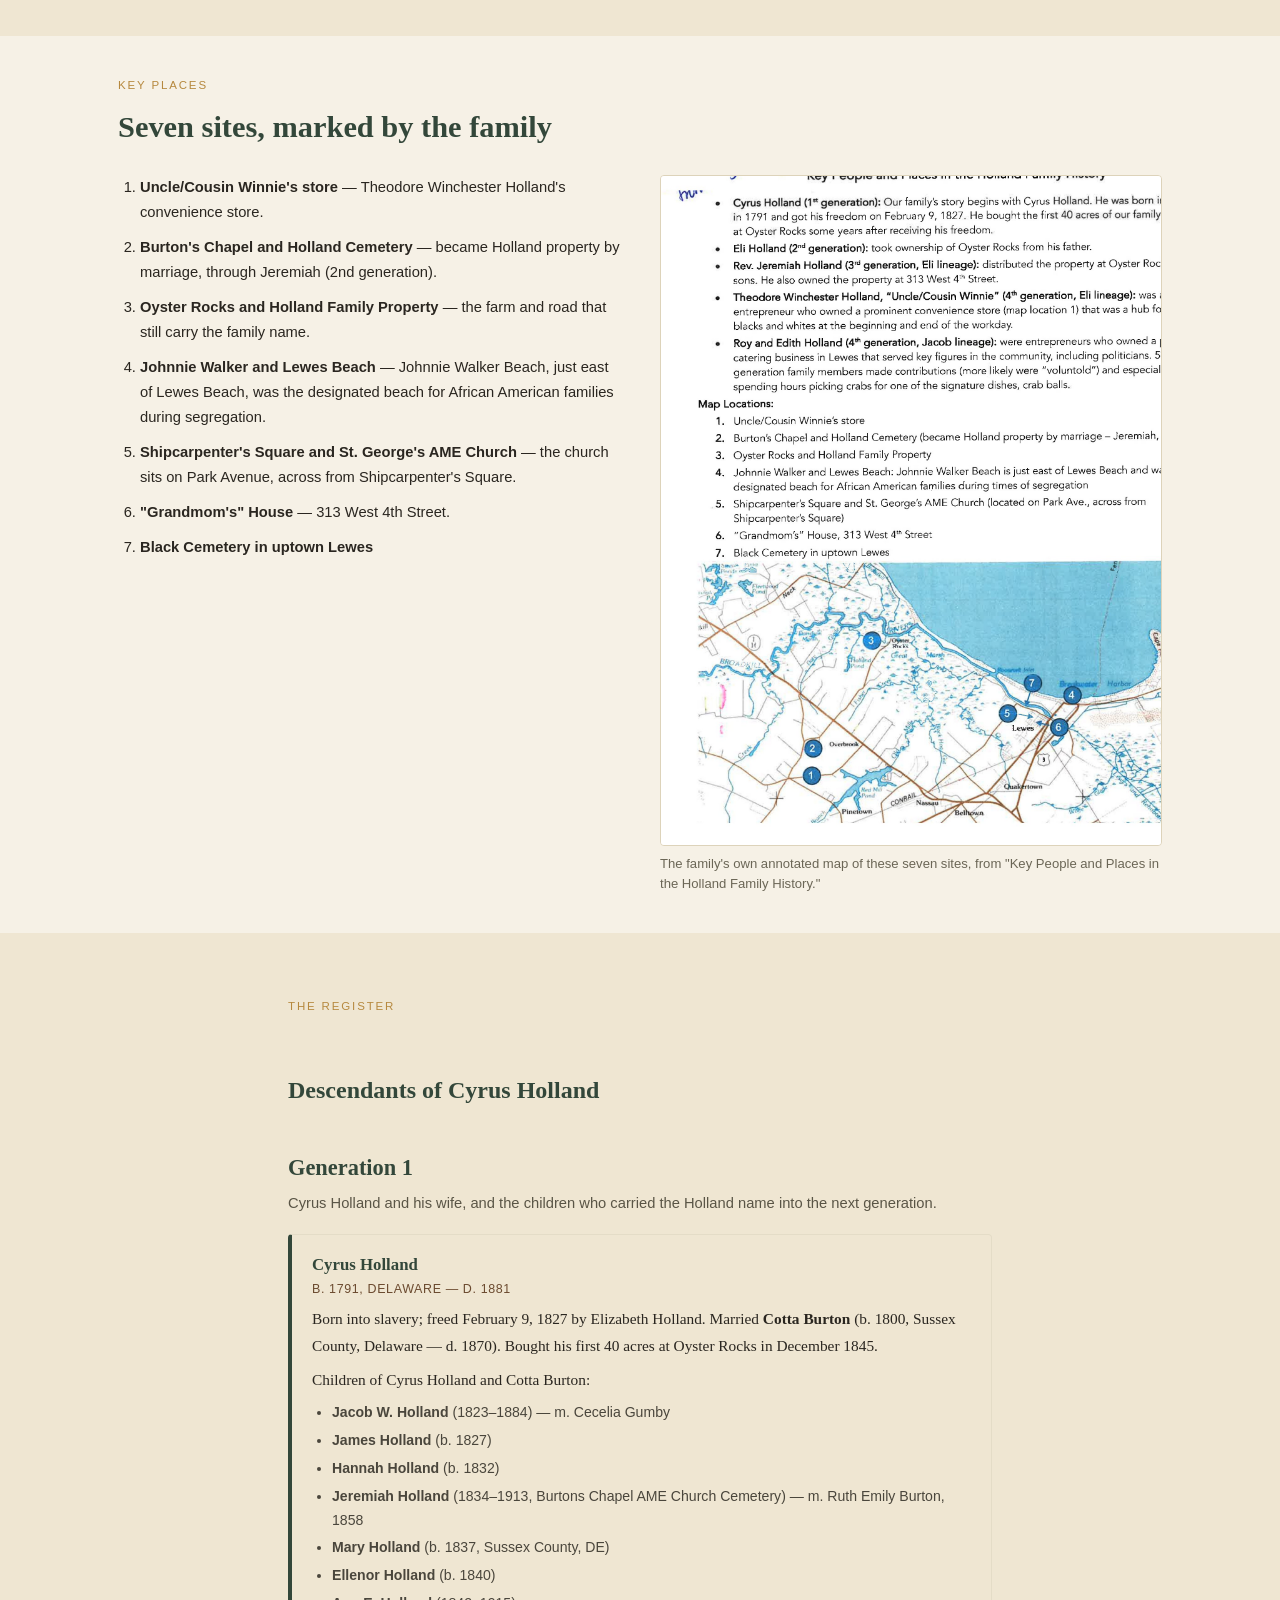
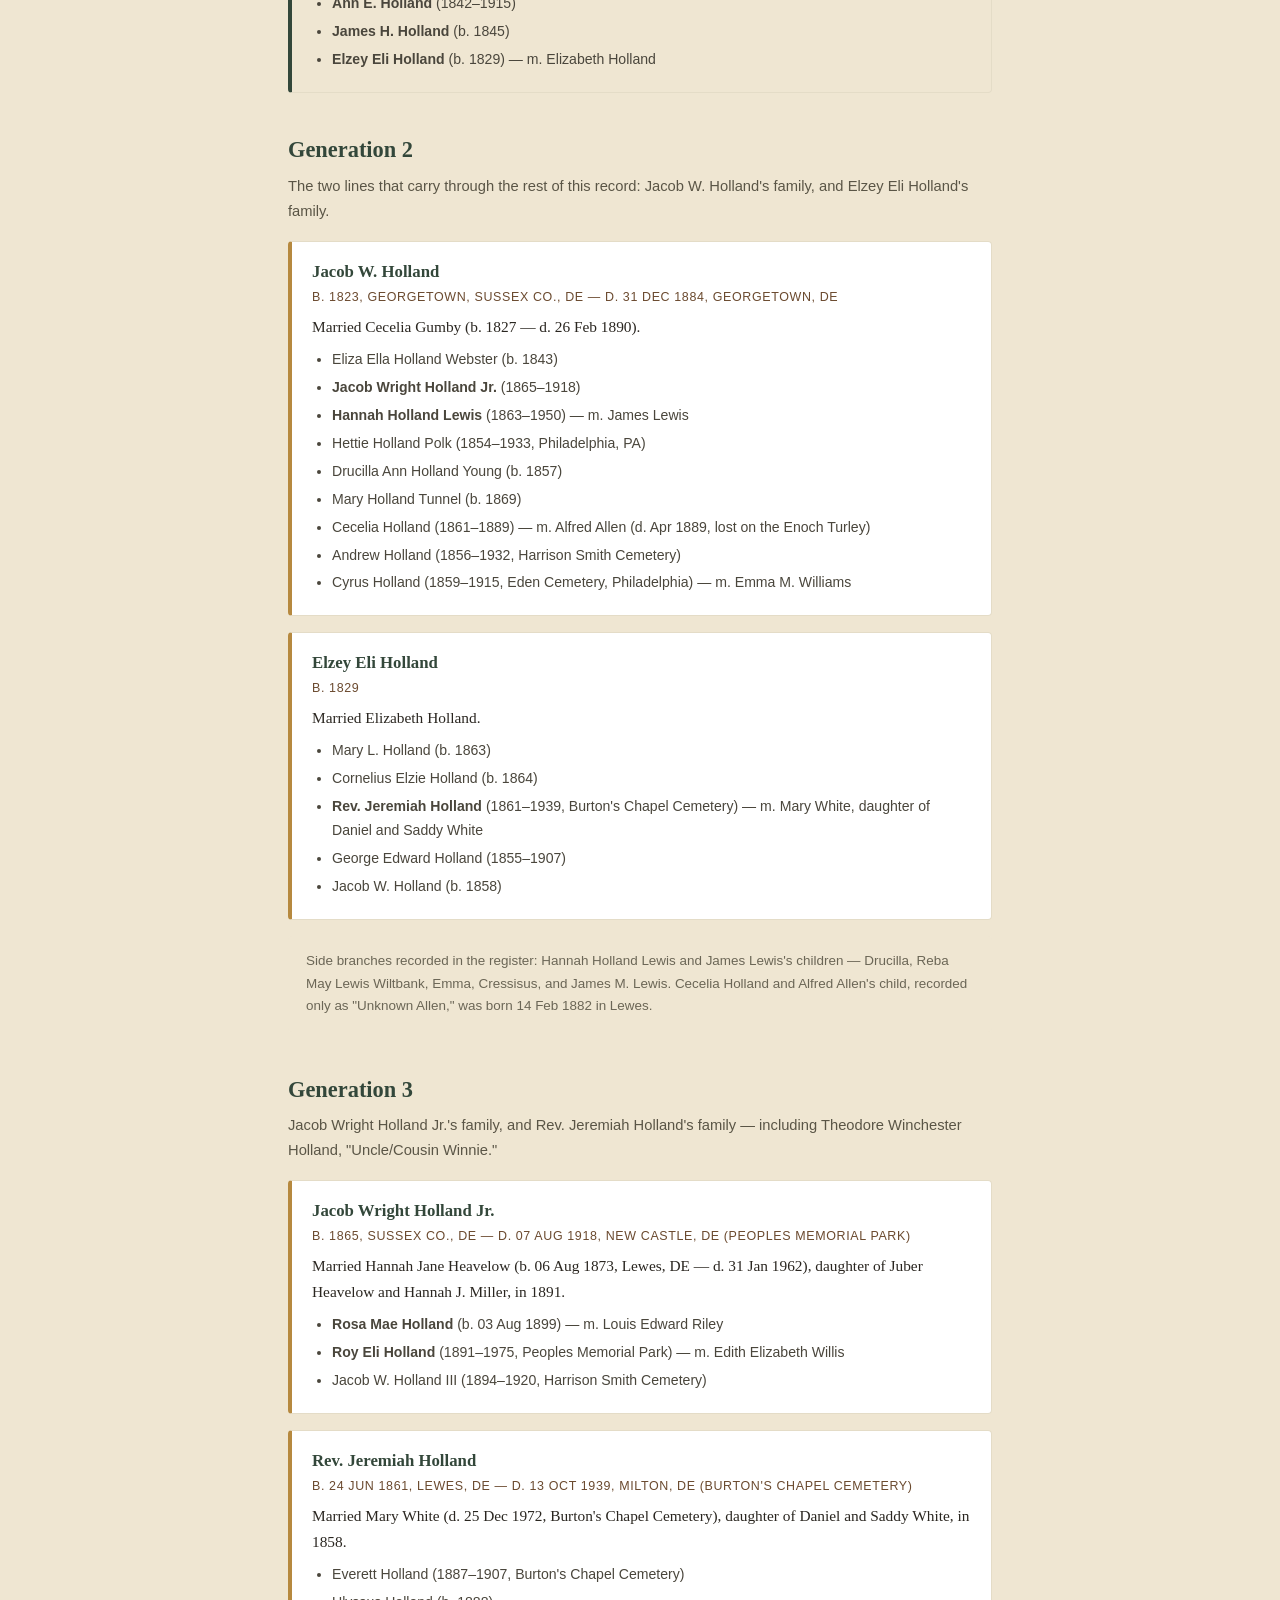
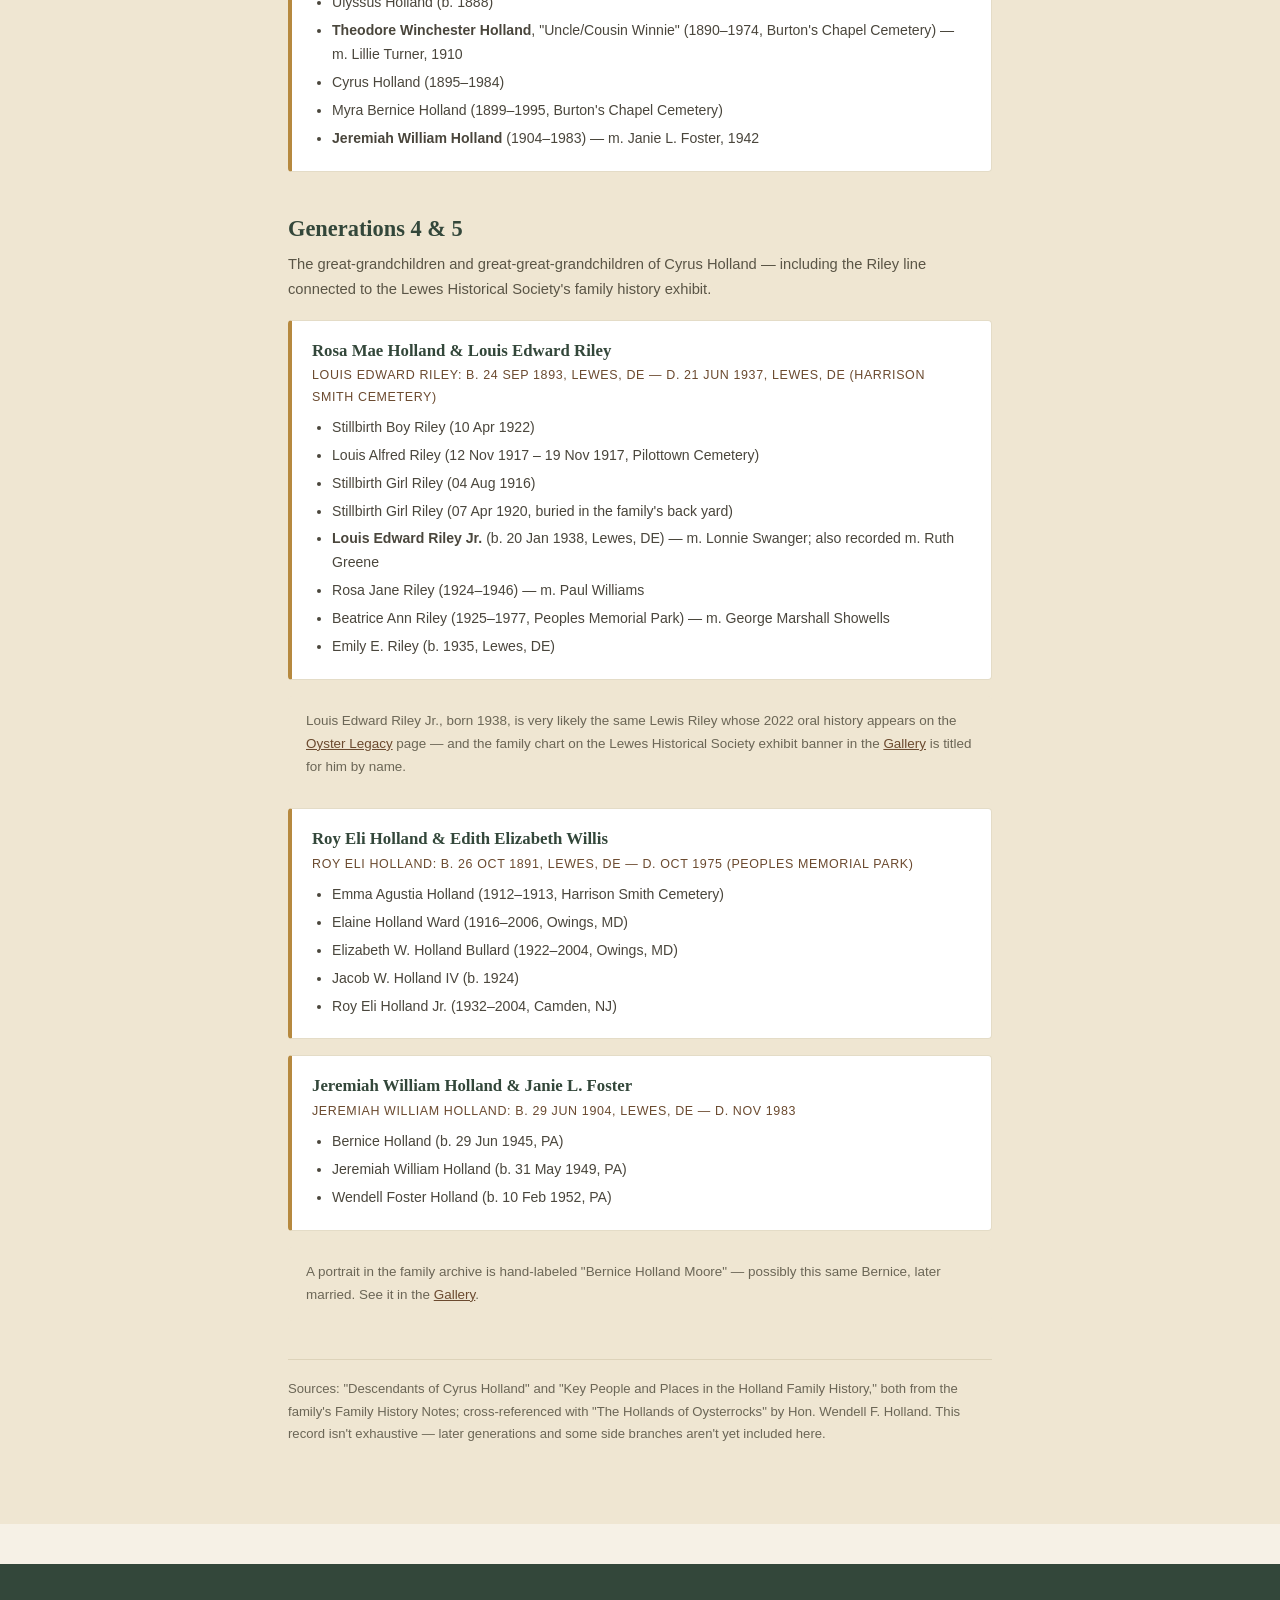
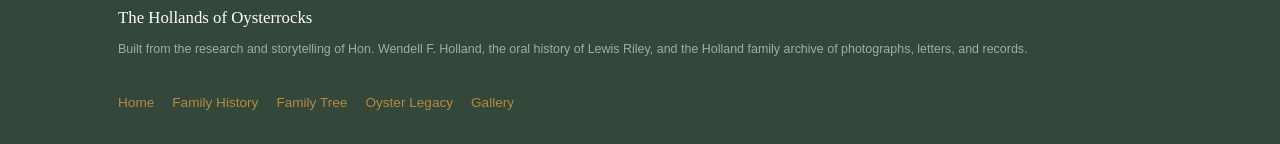
==== commit 2ea94911: "Update family-tree.html" ====
--- a/family-tree.html
+++ b/family-tree.html
@@ -230,6 +230,7 @@
         <ul class="tp-children">
           <li>Bernice Holland (b. 29 Jun 1945, PA)</li>
           <li>Jeremiah William Holland (b. 31 May 1949, PA)</li>
+          <li>Wendell Foster Holland (b. 10 Feb 1952, PA)</li>
         </ul>
       </div>
 
